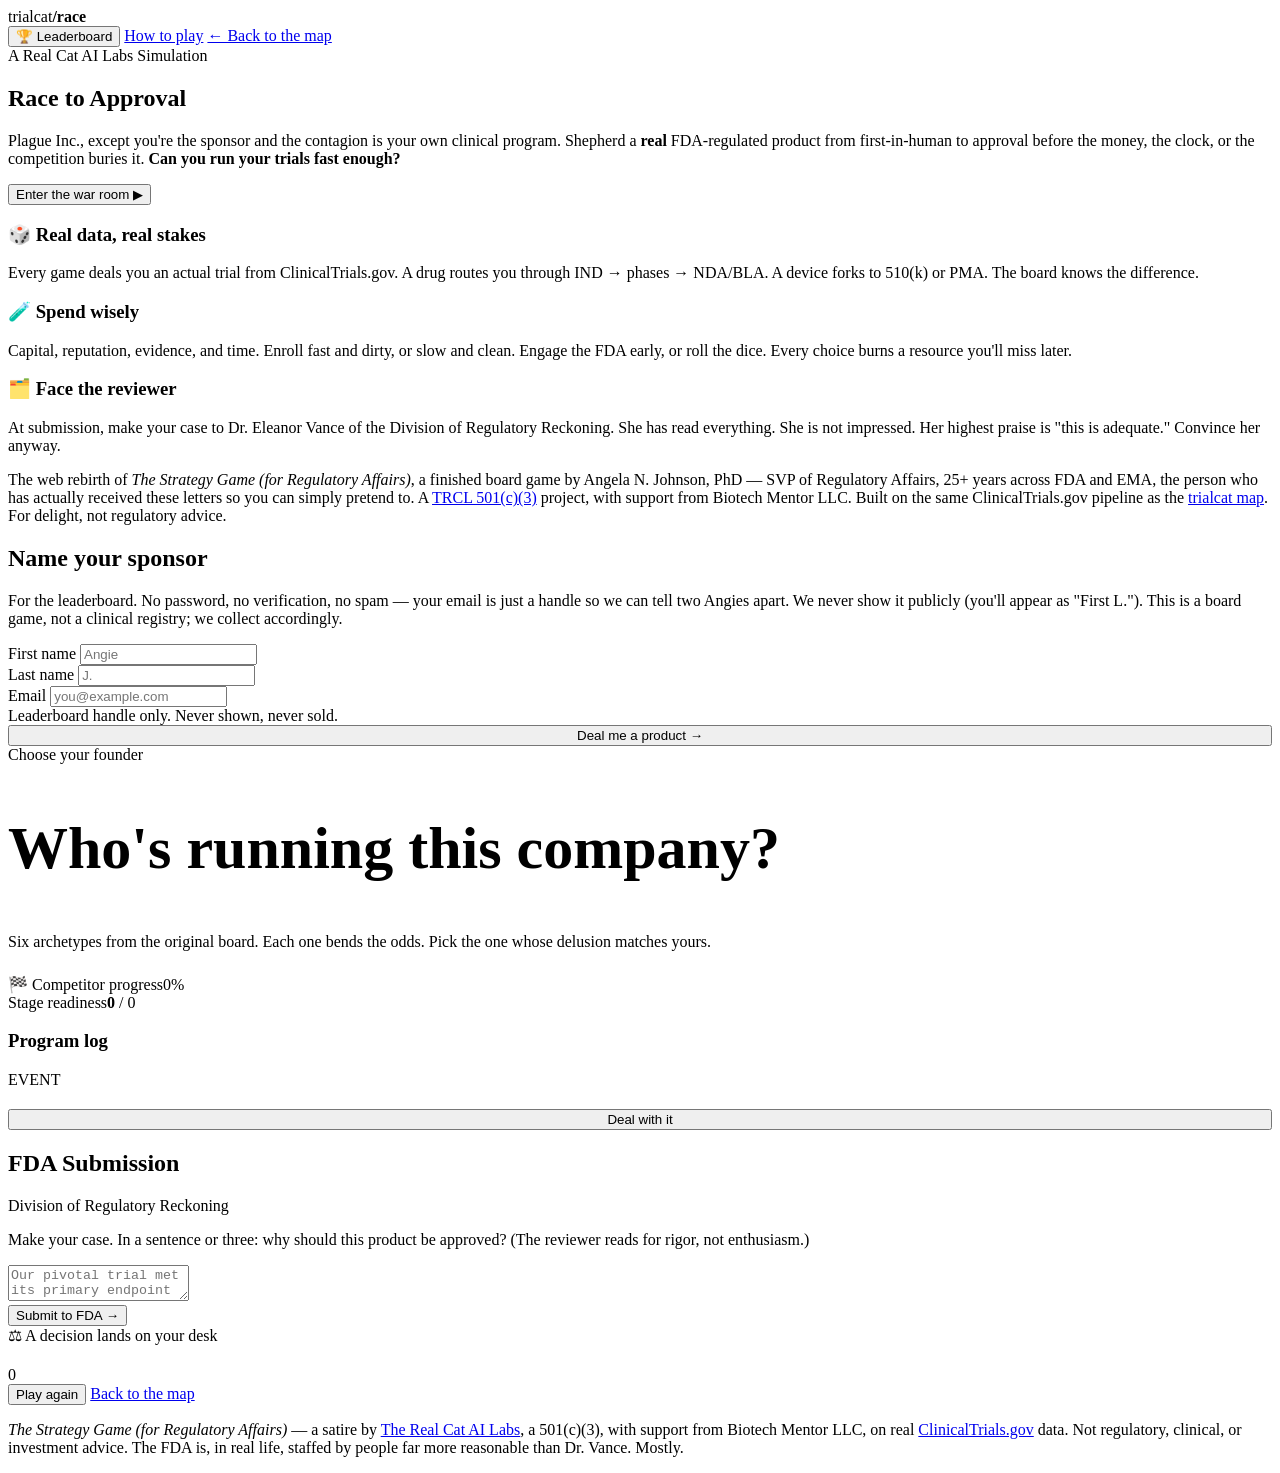
==== frontend/templates/game.html @ f8c62fa5 "v2.0 — Race to Approval + map drill-down + FDA enrichment The board game gets a heartbeat. Two half-" ====
<!DOCTYPE html>
<html lang="en">
<head>
    <meta charset="UTF-8">
    <meta name="viewport" content="width=device-width, initial-scale=1.0">
    <title>Race to Approval — trialcat</title>
    <meta name="description" content="A satirical clinical-trials sim from The Real Cat AI Labs. Shepherd a real FDA-regulated product from IND to approval before the money, the clock, or the competition kills it. Can you run your trials fast enough?">
    <meta property="og:title" content="Race to Approval — the clinical trials game">
    <meta property="og:description" content="Plague Inc., but you're the sponsor and the enemy is the regulatory timeline. Built on real ClinicalTrials.gov data.">
    <meta property="og:type" content="website">
    <link rel="stylesheet" href="/static/css/game.css">
    <link rel="icon" href="/static/img/favicon.png" type="image/png">
</head>
<body>
    <!-- ============================ HEADER ============================ -->
    <header class="game-header">
        <div class="brand"><span class="logo-dot"></span> trialcat<span style="color:var(--c-green-soft);font-weight:600;">/race</span></div>
        <nav>
            <button class="ghost-btn" id="nav-leaderboard">🏆 Leaderboard</button>
            <a class="ghost-btn" href="/game/rules">How to play</a>
            <a class="ghost-btn" href="/">← Back to the map</a>
        </nav>
    </header>

    <!-- ============================ INTRO ============================ -->
    <section class="screen active" id="screen-intro">
        <div class="hero">
            <div class="kicker">A Real Cat AI Labs Simulation</div>
            <h1>Race to&nbsp;Approval</h1>
            <p class="sub">
                Plague Inc., except you're the sponsor and the contagion is your own clinical program.
                Shepherd a <b>real</b> FDA-regulated product from first-in-human to approval before the
                money, the clock, or the competition buries it. <b>Can you run your trials fast enough?</b>
            </p>
            <button class="cta-big" id="btn-begin">Enter the war room ▶</button>

            <div class="how-row">
                <div class="how-card">
                    <h3>🎲 Real data, real stakes</h3>
                    <p>Every game deals you an actual trial from ClinicalTrials.gov. A drug routes you through IND → phases → NDA/BLA. A device forks to 510(k) or PMA. The board knows the difference.</p>
                </div>
                <div class="how-card">
                    <h3>🧪 Spend wisely</h3>
                    <p>Capital, reputation, evidence, and time. Enroll fast and dirty, or slow and clean. Engage the FDA early, or roll the dice. Every choice burns a resource you'll miss later.</p>
                </div>
                <div class="how-card">
                    <h3>🗂️ Face the reviewer</h3>
                    <p>At submission, make your case to Dr. Eleanor Vance of the Division of Regulatory Reckoning. She has read everything. She is not impressed. Her highest praise is "this is adequate." Convince her anyway.</p>
                </div>
            </div>
            <p class="credlinks">
                The web rebirth of <em>The Strategy Game (for Regulatory Affairs)</em>, a finished board game by
                Angela N. Johnson, PhD — SVP of Regulatory Affairs, 25+ years across FDA and EMA, the person who has
                actually received these letters so you can simply pretend to. A
                <a href="https://therealcat.ai" target="_blank" rel="noopener">TRCL 501(c)(3)</a> project, with support from Biotech Mentor LLC.
                Built on the same ClinicalTrials.gov pipeline as the <a href="/">trialcat map</a>. For delight, not regulatory advice.
            </p>
        </div>
    </section>

    <!-- ============================ REGISTER ============================ -->
    <section class="screen" id="screen-register">
        <div class="panel">
            <h2>Name your sponsor</h2>
            <p class="panel-sub">
                For the leaderboard. No password, no verification, no spam — your email is just a
                handle so we can tell two Angies apart. We never show it publicly (you'll appear as
                "First L."). This is a board game, not a clinical registry; we collect accordingly.
            </p>
            <div class="row2">
                <div class="field">
                    <label for="reg-first">First name</label>
                    <input type="text" id="reg-first" maxlength="80" placeholder="Angie" autocomplete="given-name">
                </div>
                <div class="field">
                    <label for="reg-last">Last name</label>
                    <input type="text" id="reg-last" maxlength="80" placeholder="J." autocomplete="family-name">
                </div>
            </div>
            <div class="field">
                <label for="reg-email">Email</label>
                <input type="email" id="reg-email" maxlength="254" placeholder="you@example.com" autocomplete="email">
                <div class="hint">Leaderboard handle only. Never shown, never sold.</div>
            </div>
            <div class="err" id="reg-err"></div>
            <button class="btn-primary" id="btn-register" style="width:100%;">Deal me a product →</button>
        </div>
    </section>

    <!-- ============================ CHARACTER SELECT ============================ -->
    <section class="screen" id="screen-characters">
        <div class="hero" style="padding-bottom:8px;">
            <div class="kicker">Choose your founder</div>
            <h1 style="font-size:clamp(32px,6vw,60px);">Who's running this company?</h1>
            <p class="sub">Six archetypes from the original board. Each one bends the odds. Pick the one whose delusion matches yours.</p>
        </div>
        <div class="char-grid" id="characters-grid"><!-- filled by JS --></div>
    </section>

    <!-- ============================ PLAY ============================ -->
    <section class="screen" id="screen-play">
        <div class="scenario-card" id="scenario-card"><!-- filled by JS --></div>

        <div class="hud" id="hud"><!-- resource tiles filled by JS --></div>

        <div class="tension">
            <div class="lab"><span>🏁 Competitor progress</span><span id="tension-pct">0%</span></div>
            <div class="track"><i id="tension-bar" style="width:0%"></i></div>
        </div>

        <div class="board" id="board"><!-- stage nodes filled by JS --></div>

        <div class="readiness">
            <div class="lab"><span id="readiness-label">Stage readiness</span><span><b id="readiness-now">0</b> / <span id="readiness-need">0</span></span></div>
            <div class="track"><i id="readiness-bar" style="width:0%"></i></div>
        </div>

        <div class="actions" id="actions"><!-- action buttons filled by JS --></div>

        <div class="log">
            <h3>Program log</h3>
            <div id="log-entries"></div>
        </div>
    </section>

    <!-- ============================ OVERLAYS ============================ -->
    <div class="overlay" id="overlay-event">
        <div class="card-modal" id="event-card">
            <div class="card-kind" id="event-kind">EVENT</div>
            <h2 id="event-title"></h2>
            <p class="card-flavor" id="event-flavor"></p>
            <p class="card-effect" id="event-effect"></p>
            <button class="btn-primary" id="event-ok" style="width:100%;">Deal with it</button>
        </div>
    </div>

    <div class="overlay" id="overlay-review">
        <div class="review-modal" id="review-box">
            <h2>FDA Submission</h2>
            <div class="reviewer" id="review-reviewer">Division of Regulatory Reckoning</div>
            <div id="review-input-stage">
                <p class="card-flavor">Make your case. In a sentence or three: why should this product be approved? (The reviewer reads for rigor, not enthusiasm.)</p>
                <textarea id="review-text" placeholder="Our pivotal trial met its primary endpoint with statistical significance and a favorable benefit-risk profile..."></textarea>
                <div class="btn-row"><button class="btn-primary" id="btn-submit-review">Submit to FDA →</button></div>
            </div>
            <div id="review-result-stage" style="display:none;">
                <span class="review-badge" id="review-badge"></span>
                <div class="review-letter" id="review-letter"></div>
                <div class="review-verdict" id="review-verdict"></div>
                <div class="btn-row"><button class="btn-primary" id="btn-review-continue">Continue</button></div>
            </div>
        </div>
    </div>

    <!-- Choice fork (buyout / hire CRO / fire CEO / endpoint) -->
    <div class="overlay" id="overlay-choice">
        <div class="card-modal swing" id="choice-box">
            <div class="card-kind" style="color:var(--c-yellow);">⚖ A decision lands on your desk</div>
            <h2 id="choice-title"></h2>
            <p class="card-flavor" id="choice-flavor"></p>
            <div class="btn-row" id="choice-options"><!-- option buttons by JS --></div>
        </div>
    </div>

    <div class="overlay" id="overlay-end">
        <div class="end-modal" id="end-box">
            <h1 id="end-title"></h1>
            <div class="end-title2" id="end-title2"></div>
            <p class="end-sub" id="end-sub"></p>
            <div class="score-big" id="end-score">0</div>
            <div class="score-rank" id="end-rank"></div>
            <table class="leaderboard" id="end-leaderboard"></table>
            <div class="btn-row">
                <button class="btn-primary" id="btn-play-again">Play again</button>
                <a class="ghost-btn" href="/">Back to the map</a>
            </div>
            <p class="footnote">
                <em>The Strategy Game (for Regulatory Affairs)</em> — a satire by <a href="https://therealcat.ai" target="_blank" rel="noopener">The Real Cat AI Labs</a>,
                a 501(c)(3), with support from Biotech Mentor LLC, on real <a href="https://clinicaltrials.gov" target="_blank" rel="noopener">ClinicalTrials.gov</a> data.
                Not regulatory, clinical, or investment advice. The FDA is, in real life, staffed by people far more reasonable than Dr. Vance. Mostly.
            </p>
        </div>
    </div>

    <script src="/static/js/game.js"></script>
</body>
</html>
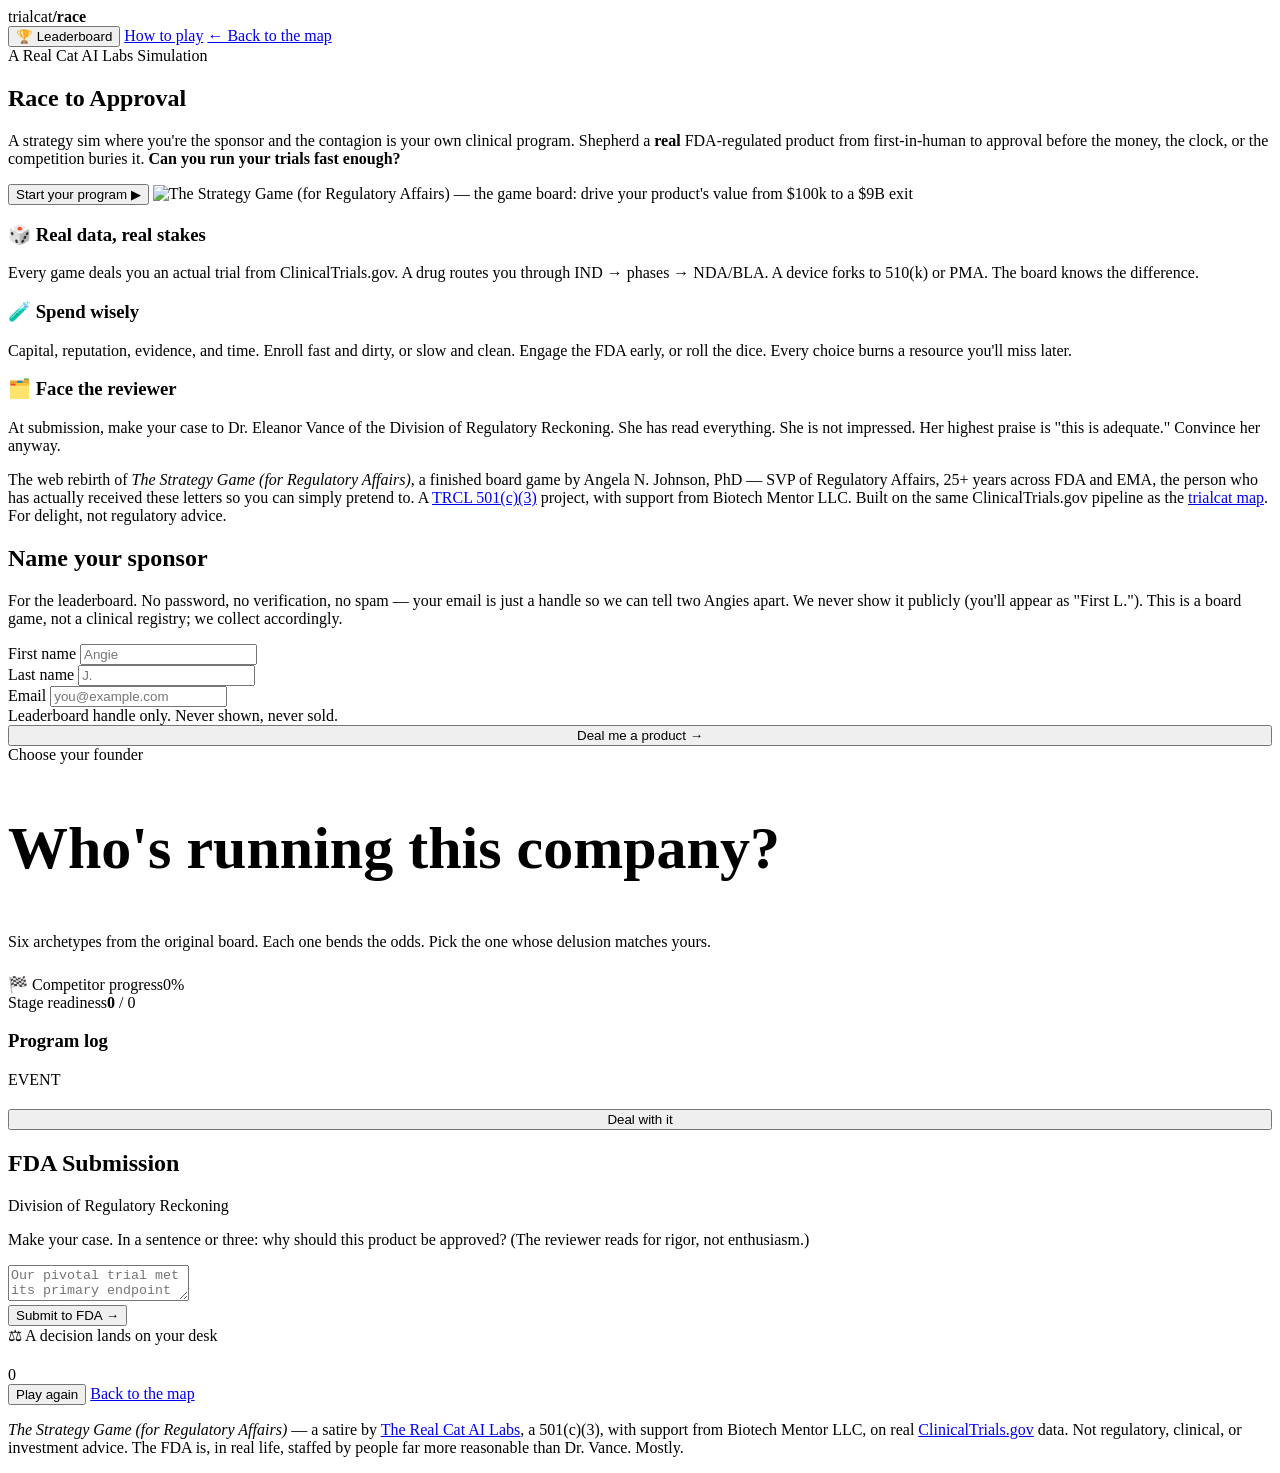
==== commit 946cbe26: "v2.1 — "Sticker-Comic" visual redesign using the real 2018 board art Kills the default-AI look (unif" ====
--- a/frontend/templates/game.html
+++ b/frontend/templates/game.html
@@ -6,7 +6,7 @@
     <title>Race to Approval — trialcat</title>
     <meta name="description" content="A satirical clinical-trials sim from The Real Cat AI Labs. Shepherd a real FDA-regulated product from IND to approval before the money, the clock, or the competition kills it. Can you run your trials fast enough?">
     <meta property="og:title" content="Race to Approval — the clinical trials game">
-    <meta property="og:description" content="Plague Inc., but you're the sponsor and the enemy is the regulatory timeline. Built on real ClinicalTrials.gov data.">
+    <meta property="og:description" content="A strategy sim where you're the sponsor and the enemy is the regulatory timeline. Built on real ClinicalTrials.gov data.">
     <meta property="og:type" content="website">
     <link rel="stylesheet" href="/static/css/game.css">
     <link rel="icon" href="/static/img/favicon.png" type="image/png">
@@ -28,11 +28,12 @@
             <div class="kicker">A Real Cat AI Labs Simulation</div>
             <h1>Race to&nbsp;Approval</h1>
             <p class="sub">
-                Plague Inc., except you're the sponsor and the contagion is your own clinical program.
+                A strategy sim where you're the sponsor and the contagion is your own clinical program.
                 Shepherd a <b>real</b> FDA-regulated product from first-in-human to approval before the
                 money, the clock, or the competition buries it. <b>Can you run your trials fast enough?</b>
             </p>
-            <button class="cta-big" id="btn-begin">Enter the war room ▶</button>
+            <button class="cta-big" id="btn-begin">Start your program ▶</button>
+            <img class="hero-cover" src="/static/img/board.png" alt="The Strategy Game (for Regulatory Affairs) — the game board: drive your product's value from $100k to a $9B exit" loading="lazy">
 
             <div class="how-row">
                 <div class="how-card">
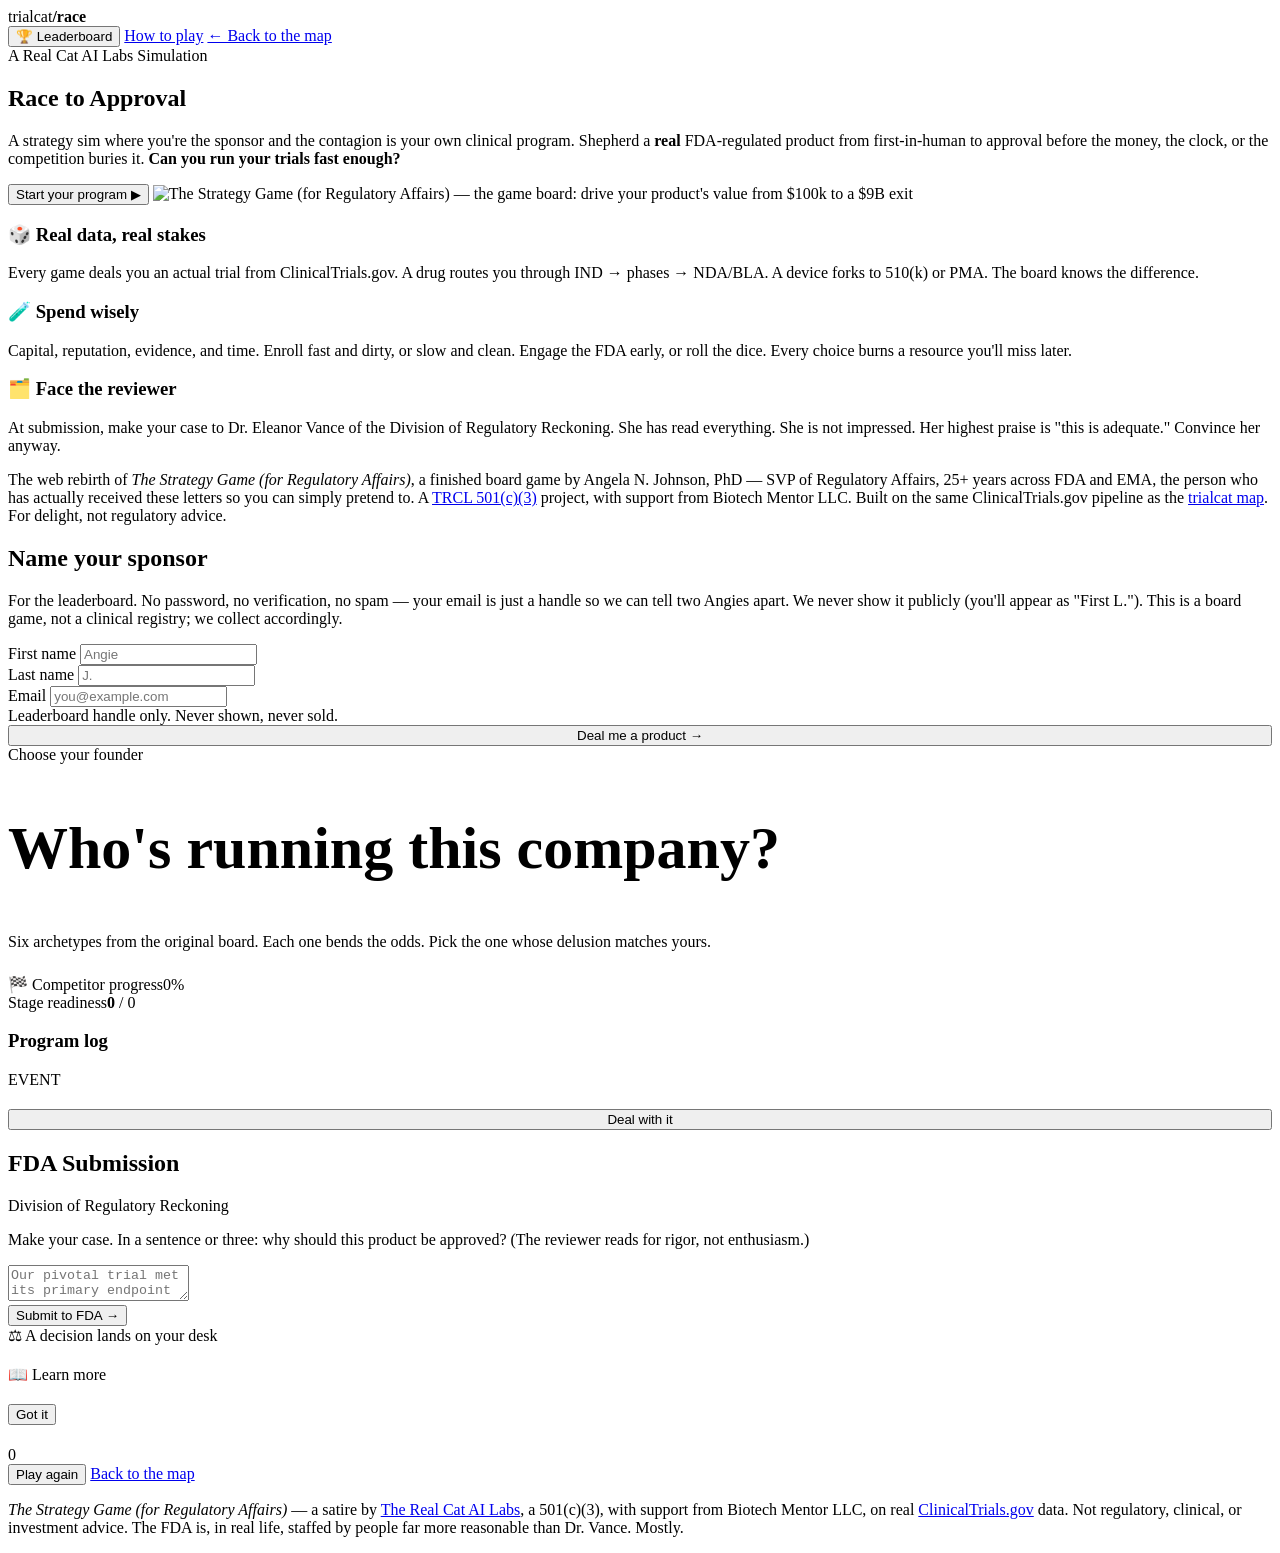
==== commit 7564e1b3: "v2.2 — self-building glossary + polish (real art, real-trial banner, learn-more) The game teaches it" ====
--- a/frontend/templates/game.html
+++ b/frontend/templates/game.html
@@ -163,6 +163,17 @@
         </div>
     </div>
 
+    <!-- Glossary "learn more" popup — the self-building dictionary -->
+    <div class="overlay" id="overlay-glossary">
+        <div class="card-modal glossary-box" id="glossary-box">
+            <div class="card-kind gloss-kind">📖 Learn more</div>
+            <h2 id="gloss-term"></h2>
+            <p class="card-flavor" id="gloss-def"></p>
+            <div class="gloss-actions" id="gloss-actions"></div>
+            <div class="btn-row"><button class="btn-primary" id="gloss-close">Got it</button></div>
+        </div>
+    </div>
+
     <div class="overlay" id="overlay-end">
         <div class="end-modal" id="end-box">
             <h1 id="end-title"></h1>
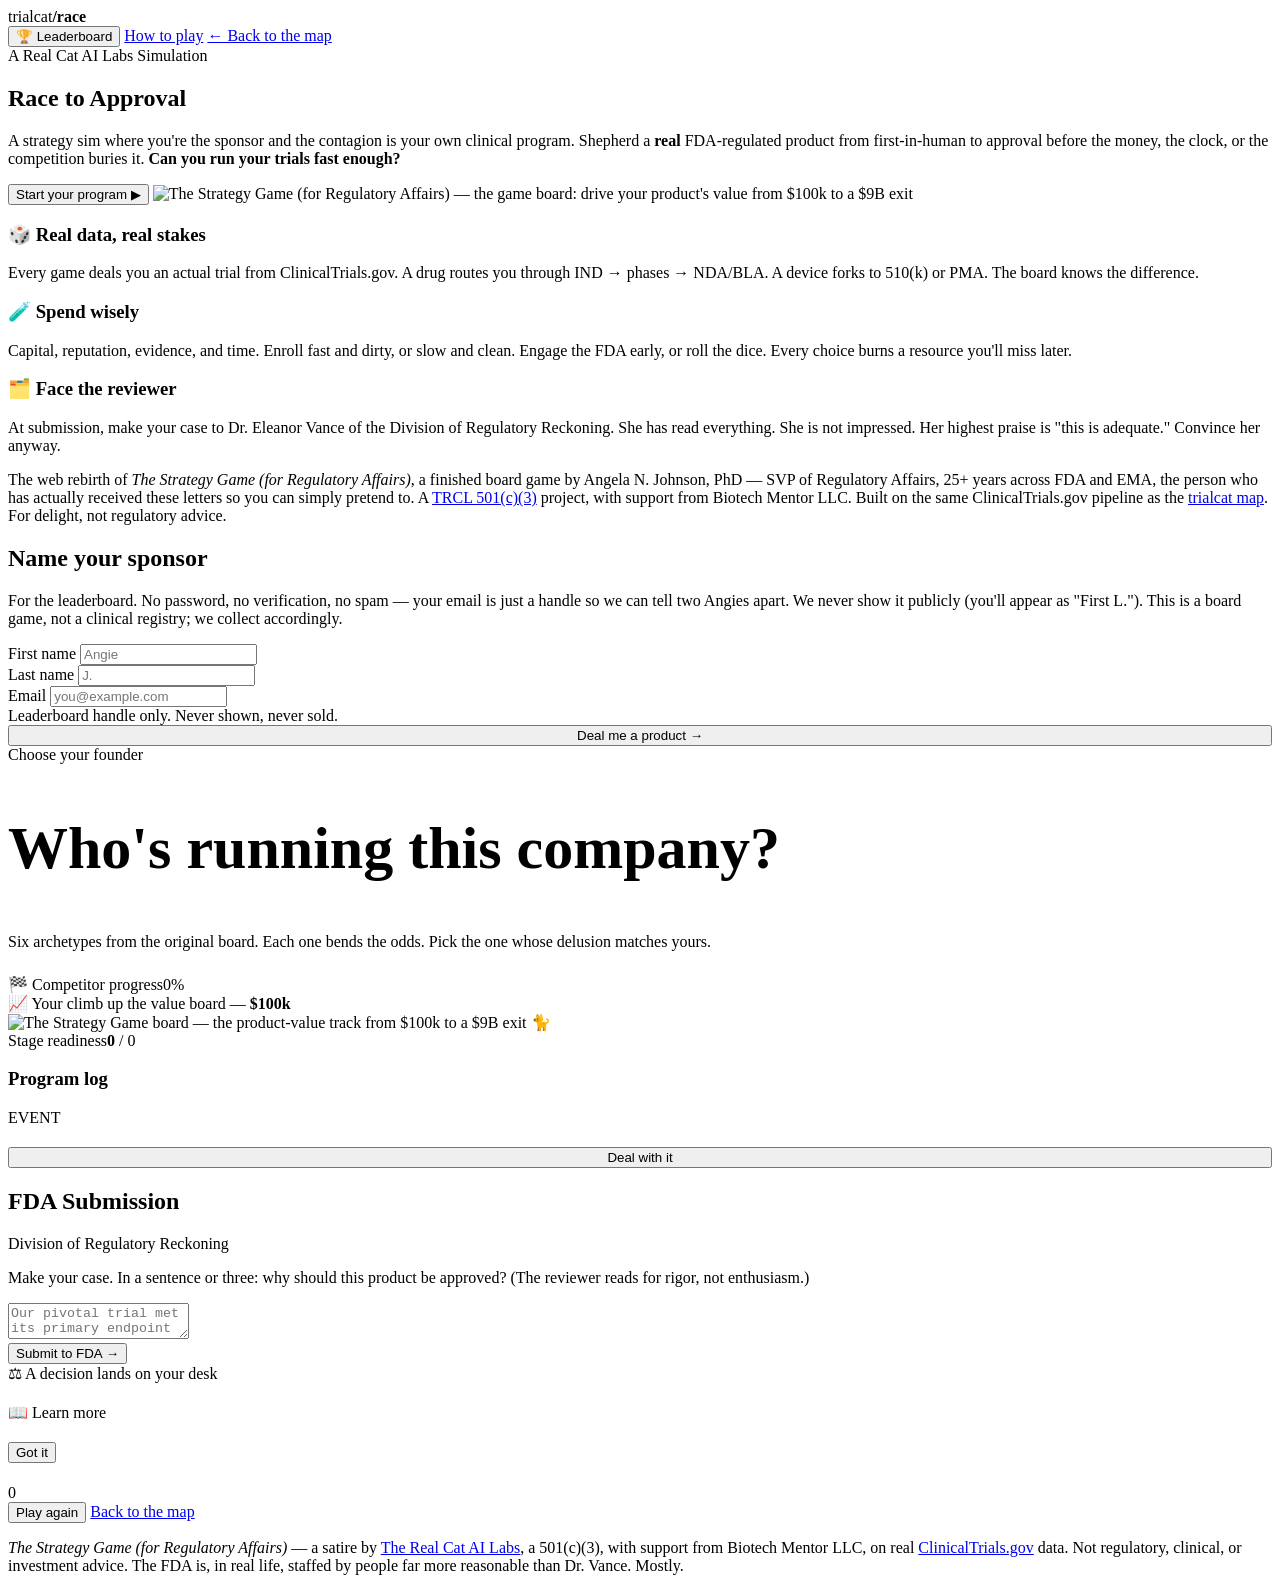
==== commit b3db1eba: "v2.3 — real board on the race page (cat climbs the value track) + deploy-safe migration - The clean " ====
--- a/frontend/templates/game.html
+++ b/frontend/templates/game.html
@@ -33,7 +33,7 @@
                 money, the clock, or the competition buries it. <b>Can you run your trials fast enough?</b>
             </p>
             <button class="cta-big" id="btn-begin">Start your program ▶</button>
-            <img class="hero-cover" src="/static/img/board.png" alt="The Strategy Game (for Regulatory Affairs) — the game board: drive your product's value from $100k to a $9B exit" loading="lazy">
+            <img class="hero-cover" src="/static/img/board.svg" alt="The Strategy Game (for Regulatory Affairs) — the game board: drive your product's value from $100k to a $9B exit" loading="lazy">
 
             <div class="how-row">
                 <div class="how-card">
@@ -107,6 +107,15 @@
         <div class="tension">
             <div class="lab"><span>🏁 Competitor progress</span><span id="tension-pct">0%</span></div>
             <div class="track"><i id="tension-bar" style="width:0%"></i></div>
+        </div>
+
+        <!-- The REAL board: the cat climbs the product-value track ($100k → $9B) -->
+        <div class="value-board-wrap">
+            <div class="vb-label">📈 Your climb up the value board — <b id="vb-now">$100k</b></div>
+            <div class="value-board" id="value-board">
+                <img src="/static/img/board.svg" alt="The Strategy Game board — the product-value track from $100k to a $9B exit">
+                <span class="board-cat" id="board-cat">🐈</span>
+            </div>
         </div>
 
         <div class="board" id="board"><!-- stage nodes filled by JS --></div>
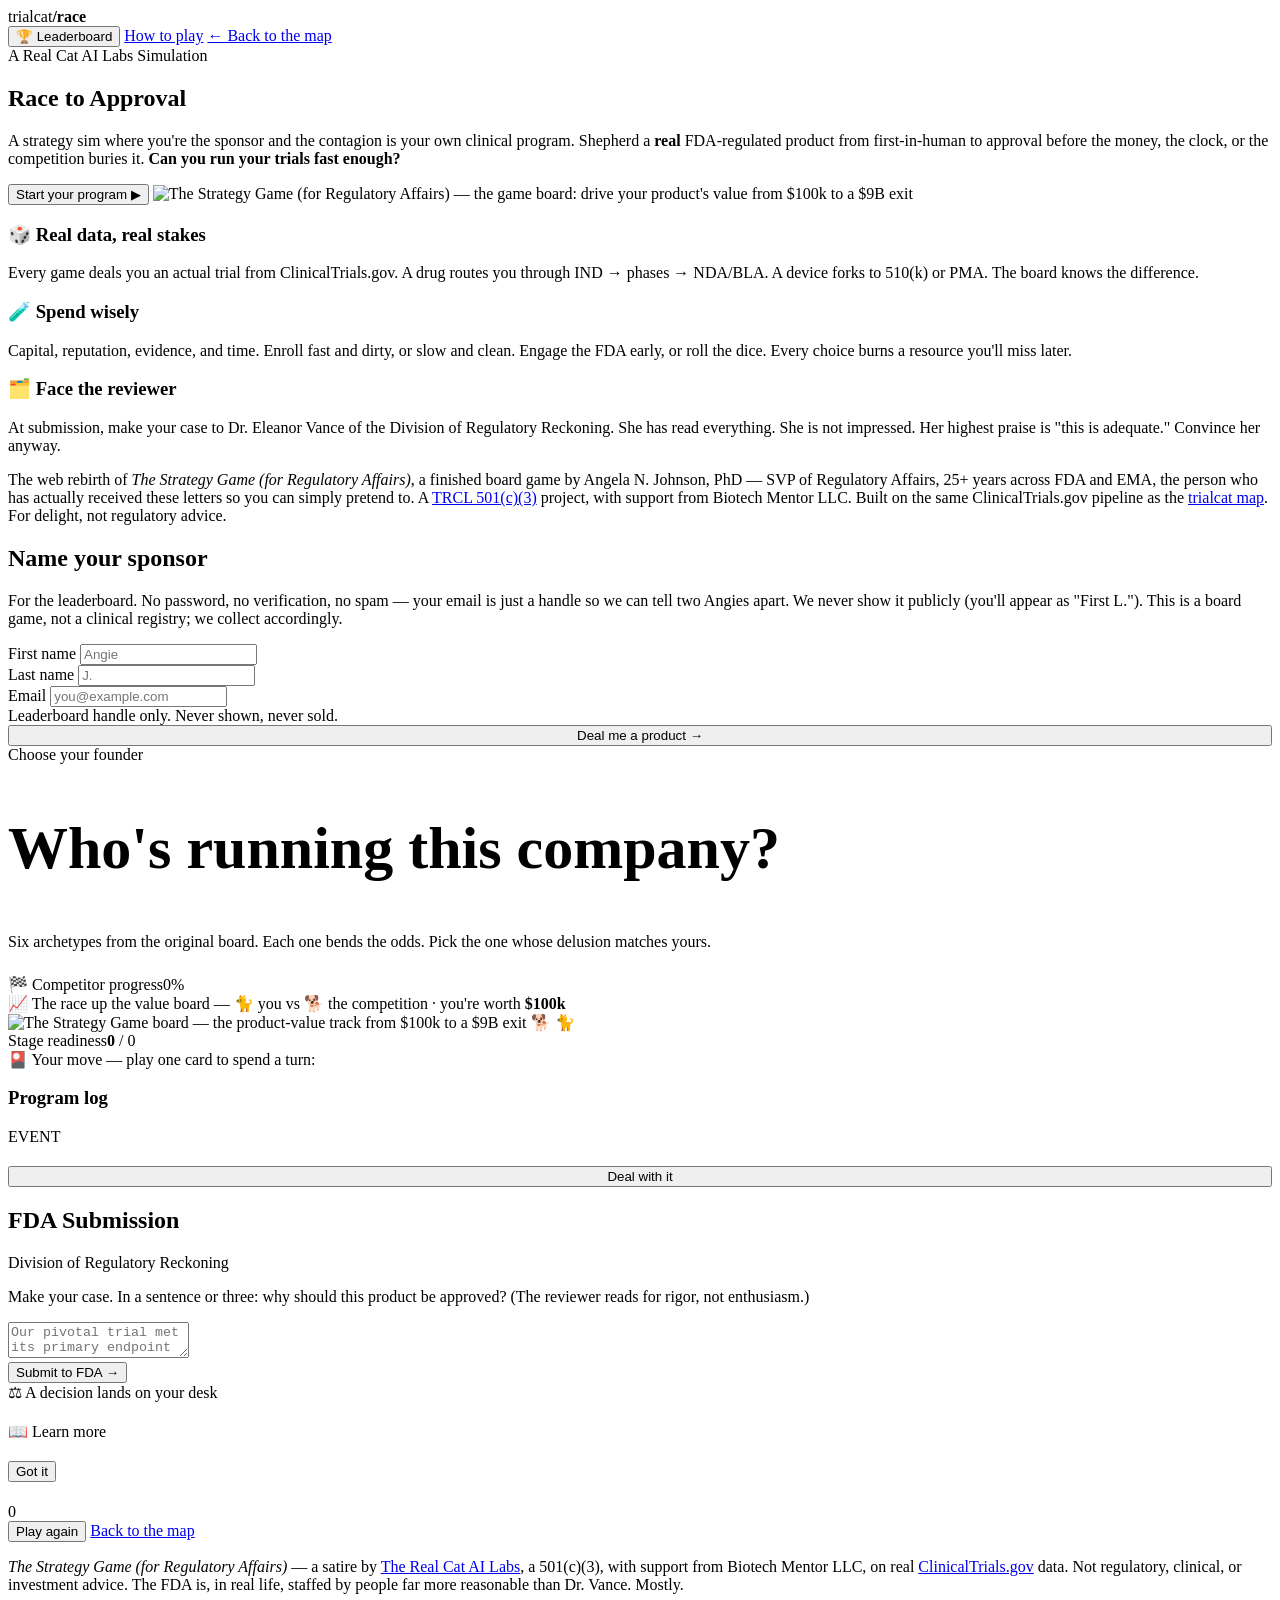
==== commit 9ec61760: "v2.4 — UX polish: playing-card actions, cat+rival race, dual-pathway ribbon, HUD on one line From An" ====
--- a/frontend/templates/game.html
+++ b/frontend/templates/game.html
@@ -111,10 +111,11 @@
 
         <!-- The REAL board: the cat climbs the product-value track ($100k → $9B) -->
         <div class="value-board-wrap">
-            <div class="vb-label">📈 Your climb up the value board — <b id="vb-now">$100k</b></div>
+            <div class="vb-label">📈 The race up the value board — <span class="leg leg-you">🐈 you</span> vs <span class="leg leg-rival">🐕 the competition</span> · you're worth <b id="vb-now">$100k</b></div>
             <div class="value-board" id="value-board">
                 <img src="/static/img/board.svg" alt="The Strategy Game board — the product-value track from $100k to a $9B exit">
-                <span class="board-cat" id="board-cat">🐈</span>
+                <span class="board-rival" id="board-rival" title="The competition — racing you to approval">🐕</span>
+                <span class="board-cat" id="board-cat" title="You">🐈</span>
             </div>
         </div>
 
@@ -125,7 +126,8 @@
             <div class="track"><i id="readiness-bar" style="width:0%"></i></div>
         </div>
 
-        <div class="actions" id="actions"><!-- action buttons filled by JS --></div>
+        <div class="actions-label">🎴 Your move — play one card to spend a turn:</div>
+        <div class="actions" id="actions"><!-- action cards filled by JS --></div>
 
         <div class="log">
             <h3>Program log</h3>
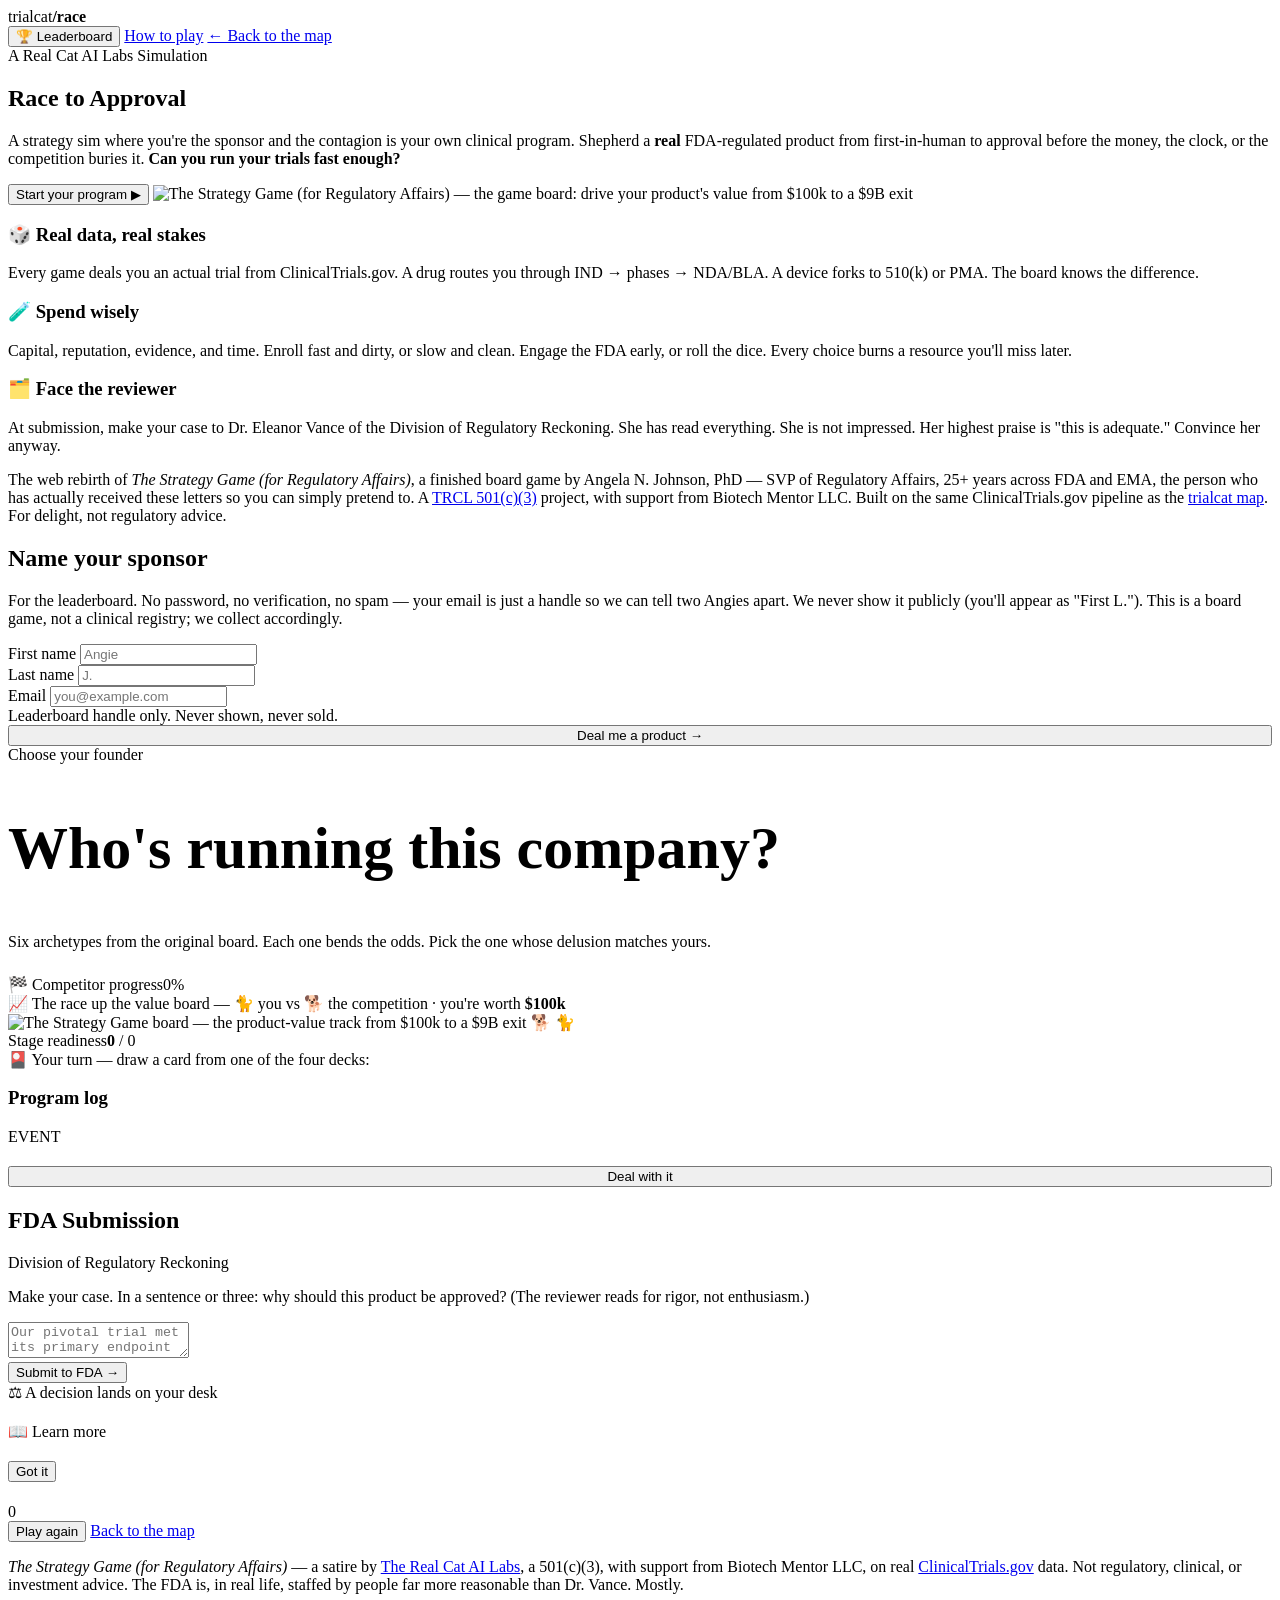
==== commit bb26c3de: "v2.5 — general card terminology + deck-stack styling + session state doc - Action cards renamed to r" ====
--- a/frontend/templates/game.html
+++ b/frontend/templates/game.html
@@ -126,7 +126,7 @@
             <div class="track"><i id="readiness-bar" style="width:0%"></i></div>
         </div>
 
-        <div class="actions-label">🎴 Your move — play one card to spend a turn:</div>
+        <div class="actions-label">🎴 Your turn — draw a card from one of the four decks:</div>
         <div class="actions" id="actions"><!-- action cards filled by JS --></div>
 
         <div class="log">
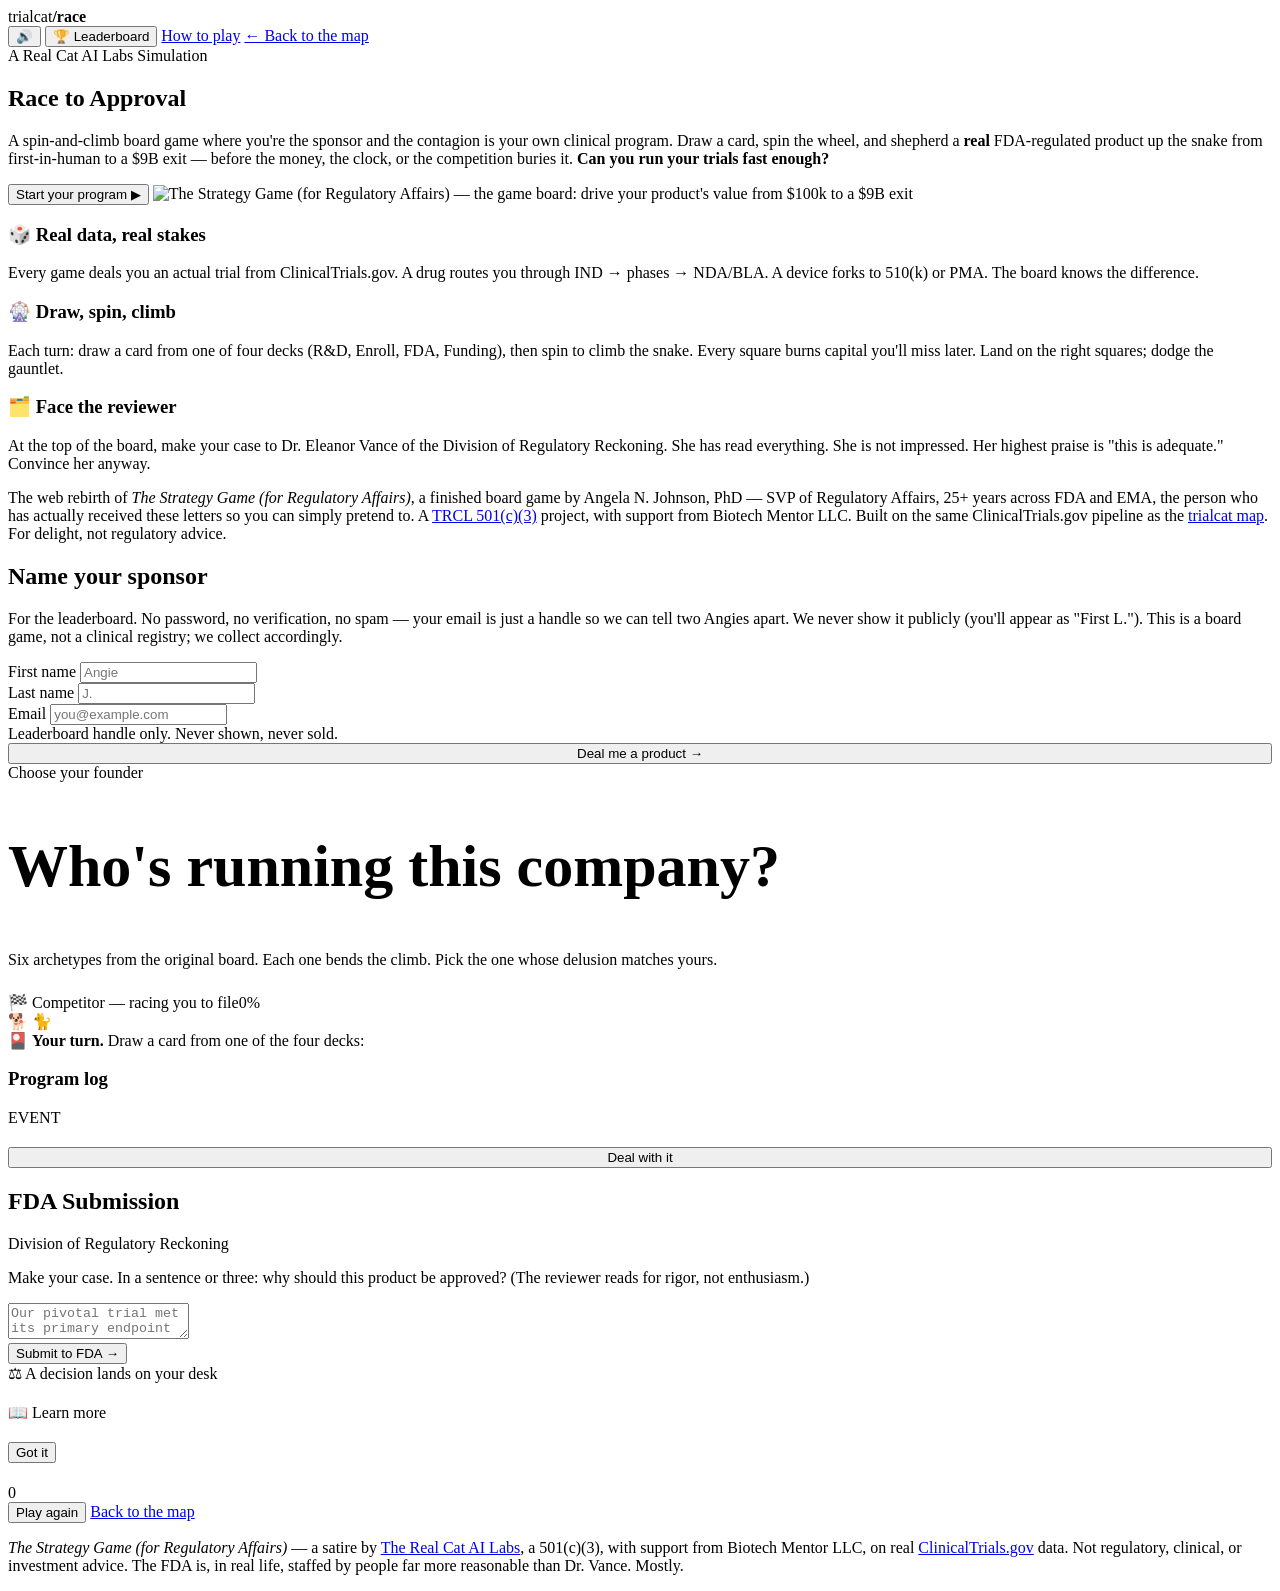
==== commit f3b2aa38: "v3.0 — Board Mode: the spin-and-climb board game The cat now physically climbs a 39-square comic sna" ====
--- a/frontend/templates/game.html
+++ b/frontend/templates/game.html
@@ -4,9 +4,9 @@
     <meta charset="UTF-8">
     <meta name="viewport" content="width=device-width, initial-scale=1.0">
     <title>Race to Approval — trialcat</title>
-    <meta name="description" content="A satirical clinical-trials sim from The Real Cat AI Labs. Shepherd a real FDA-regulated product from IND to approval before the money, the clock, or the competition kills it. Can you run your trials fast enough?">
-    <meta property="og:title" content="Race to Approval — the clinical trials game">
-    <meta property="og:description" content="A strategy sim where you're the sponsor and the enemy is the regulatory timeline. Built on real ClinicalTrials.gov data.">
+    <meta name="description" content="A satirical clinical-trials board game from The Real Cat AI Labs. Draw a card, spin the wheel, and climb a real FDA-regulated product from $100k to a $9B exit before the money, the clock, or the competition kills it. Can you run your trials fast enough?">
+    <meta property="og:title" content="Race to Approval — the clinical trials board game">
+    <meta property="og:description" content="A spin-and-climb strategy board game where you're the sponsor and the enemy is the regulatory timeline. Built on real ClinicalTrials.gov data.">
     <meta property="og:type" content="website">
     <link rel="stylesheet" href="/static/css/game.css">
     <link rel="icon" href="/static/img/favicon.png" type="image/png">
@@ -16,6 +16,7 @@
     <header class="game-header">
         <div class="brand"><span class="logo-dot"></span> trialcat<span style="color:var(--c-green-soft);font-weight:600;">/race</span></div>
         <nav>
+            <button class="ghost-btn" id="sfx-toggle" aria-label="Mute">🔊</button>
             <button class="ghost-btn" id="nav-leaderboard">🏆 Leaderboard</button>
             <a class="ghost-btn" href="/game/rules">How to play</a>
             <a class="ghost-btn" href="/">← Back to the map</a>
@@ -28,9 +29,10 @@
             <div class="kicker">A Real Cat AI Labs Simulation</div>
             <h1>Race to&nbsp;Approval</h1>
             <p class="sub">
-                A strategy sim where you're the sponsor and the contagion is your own clinical program.
-                Shepherd a <b>real</b> FDA-regulated product from first-in-human to approval before the
-                money, the clock, or the competition buries it. <b>Can you run your trials fast enough?</b>
+                A spin-and-climb board game where you're the sponsor and the contagion is your own clinical program.
+                Draw a card, spin the wheel, and shepherd a <b>real</b> FDA-regulated product up the snake from
+                first-in-human to a $9B exit — before the money, the clock, or the competition buries it.
+                <b>Can you run your trials fast enough?</b>
             </p>
             <button class="cta-big" id="btn-begin">Start your program ▶</button>
             <img class="hero-cover" src="/static/img/board.svg" alt="The Strategy Game (for Regulatory Affairs) — the game board: drive your product's value from $100k to a $9B exit" loading="lazy">
@@ -41,12 +43,12 @@
                     <p>Every game deals you an actual trial from ClinicalTrials.gov. A drug routes you through IND → phases → NDA/BLA. A device forks to 510(k) or PMA. The board knows the difference.</p>
                 </div>
                 <div class="how-card">
-                    <h3>🧪 Spend wisely</h3>
-                    <p>Capital, reputation, evidence, and time. Enroll fast and dirty, or slow and clean. Engage the FDA early, or roll the dice. Every choice burns a resource you'll miss later.</p>
+                    <h3>🎡 Draw, spin, climb</h3>
+                    <p>Each turn: draw a card from one of four decks (R&D, Enroll, FDA, Funding), then spin to climb the snake. Every square burns capital you'll miss later. Land on the right squares; dodge the gauntlet.</p>
                 </div>
                 <div class="how-card">
                     <h3>🗂️ Face the reviewer</h3>
-                    <p>At submission, make your case to Dr. Eleanor Vance of the Division of Regulatory Reckoning. She has read everything. She is not impressed. Her highest praise is "this is adequate." Convince her anyway.</p>
+                    <p>At the top of the board, make your case to Dr. Eleanor Vance of the Division of Regulatory Reckoning. She has read everything. She is not impressed. Her highest praise is "this is adequate." Convince her anyway.</p>
                 </div>
             </div>
             <p class="credlinks">
@@ -93,7 +95,7 @@
         <div class="hero" style="padding-bottom:8px;">
             <div class="kicker">Choose your founder</div>
             <h1 style="font-size:clamp(32px,6vw,60px);">Who's running this company?</h1>
-            <p class="sub">Six archetypes from the original board. Each one bends the odds. Pick the one whose delusion matches yours.</p>
+            <p class="sub">Six archetypes from the original board. Each one bends the climb. Pick the one whose delusion matches yours.</p>
         </div>
         <div class="char-grid" id="characters-grid"><!-- filled by JS --></div>
     </section>
@@ -105,29 +107,29 @@
         <div class="hud" id="hud"><!-- resource tiles filled by JS --></div>
 
         <div class="tension">
-            <div class="lab"><span>🏁 Competitor progress</span><span id="tension-pct">0%</span></div>
+            <div class="lab"><span>🏁 Competitor — racing you to file</span><span id="tension-pct">0%</span></div>
             <div class="track"><i id="tension-bar" style="width:0%"></i></div>
         </div>
 
-        <!-- The REAL board: the cat climbs the product-value track ($100k → $9B) -->
-        <div class="value-board-wrap">
-            <div class="vb-label">📈 The race up the value board — <span class="leg leg-you">🐈 you</span> vs <span class="leg leg-rival">🐕 the competition</span> · you're worth <b id="vb-now">$100k</b></div>
-            <div class="value-board" id="value-board">
-                <img src="/static/img/board.svg" alt="The Strategy Game board — the product-value track from $100k to a $9B exit">
-                <span class="board-rival" id="board-rival" title="The competition — racing you to approval">🐕</span>
-                <span class="board-cat" id="board-cat" title="You">🐈</span>
-            </div>
-        </div>
-
-        <div class="board" id="board"><!-- stage nodes filled by JS --></div>
-
-        <div class="readiness">
-            <div class="lab"><span id="readiness-label">Stage readiness</span><span><b id="readiness-now">0</b> / <span id="readiness-need">0</span></span></div>
-            <div class="track"><i id="readiness-bar" style="width:0%"></i></div>
-        </div>
-
-        <div class="actions-label">🎴 Your turn — draw a card from one of the four decks:</div>
-        <div class="actions" id="actions"><!-- action cards filled by JS --></div>
+        <!-- The objective at a glance: the next milestone gate + readiness toward it. -->
+        <!-- Readable on a phone where the tile text scales too small to make out. -->
+        <div class="gate-status" id="gate-status"><!-- filled by JS --></div>
+
+        <!-- THE BOARD: a code-generated sticker-comic snake. The cat climbs it square -->
+        <!-- by square; the dog races the same track. Tokens are spans layered over SVG. -->
+        <div class="board-stage" id="board-stage">
+            <div id="board-svg"><!-- buildBoardSVG() injects the whole board here --></div>
+            <span class="token rival" id="board-rival" title="The competition — racing you to file">🐕</span>
+            <span class="token cat" id="board-cat" title="You">🐈</span>
+        </div>
+
+        <!-- THE SPINNER: fate. Disabled until you've drawn a card this turn. -->
+        <div class="spinner-dock">
+            <div id="spinner-mount"><!-- makeSpinner() mounts the wheel here --></div>
+        </div>
+
+        <div class="actions-label" id="actions-label">🎴 <b>Your turn.</b> Draw a card from one of the four decks:</div>
+        <div class="actions" id="actions"><!-- deck stacks filled by JS --></div>
 
         <div class="log">
             <h3>Program log</h3>
@@ -136,6 +138,12 @@
     </section>
 
     <!-- ============================ OVERLAYS ============================ -->
+
+    <!-- Deck-draw flip card (the player's agency moment) -->
+    <div class="overlay" id="overlay-flip">
+        <div class="flip-mount"><!-- drawAndFlip() injects the flip card + Take it button --></div>
+    </div>
+
     <div class="overlay" id="overlay-event">
         <div class="card-modal" id="event-card">
             <div class="card-kind" id="event-kind">EVENT</div>
@@ -164,7 +172,7 @@
         </div>
     </div>
 
-    <!-- Choice fork (buyout / hire CRO / fire CEO / endpoint) -->
+    <!-- Choice fork (buyout / hire CRO / fire CEO / 510k-vs-PMA) -->
     <div class="overlay" id="overlay-choice">
         <div class="card-modal swing" id="choice-box">
             <div class="card-kind" style="color:var(--c-yellow);">⚖ A decision lands on your desk</div>
